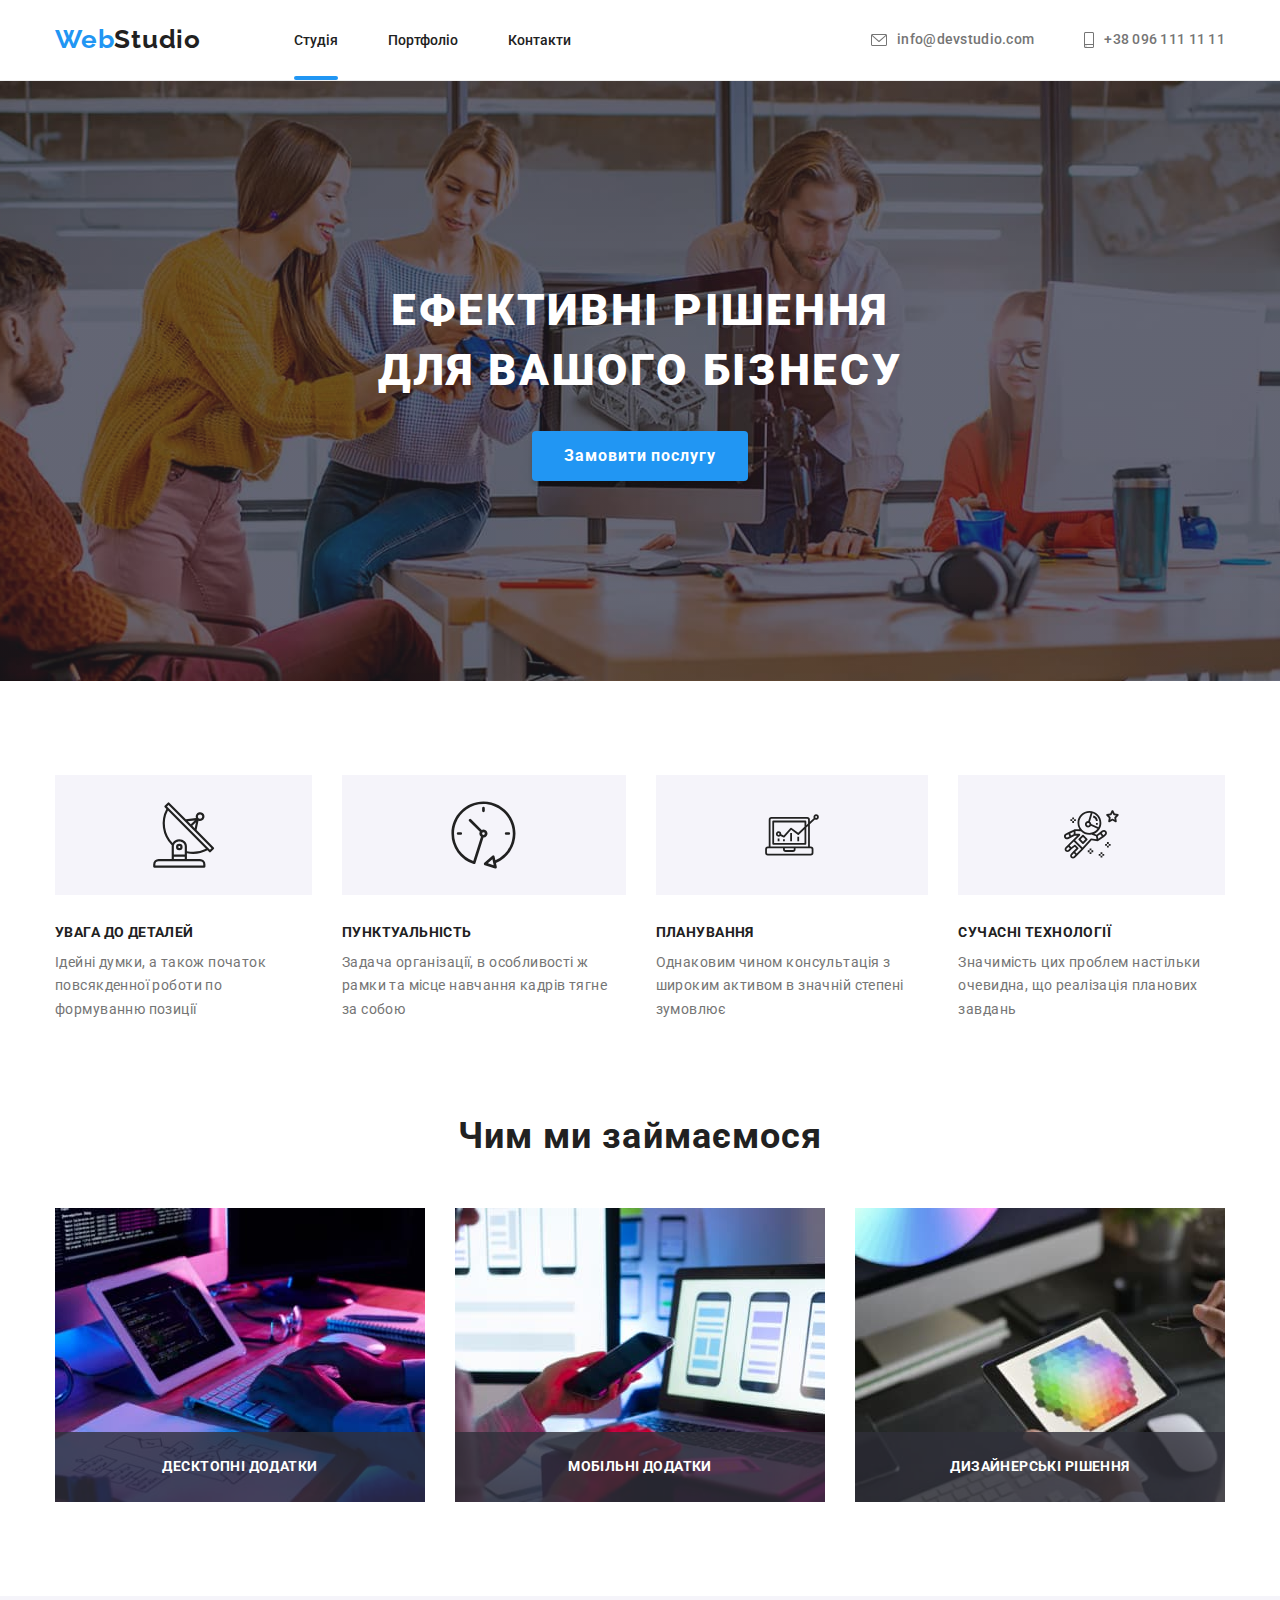
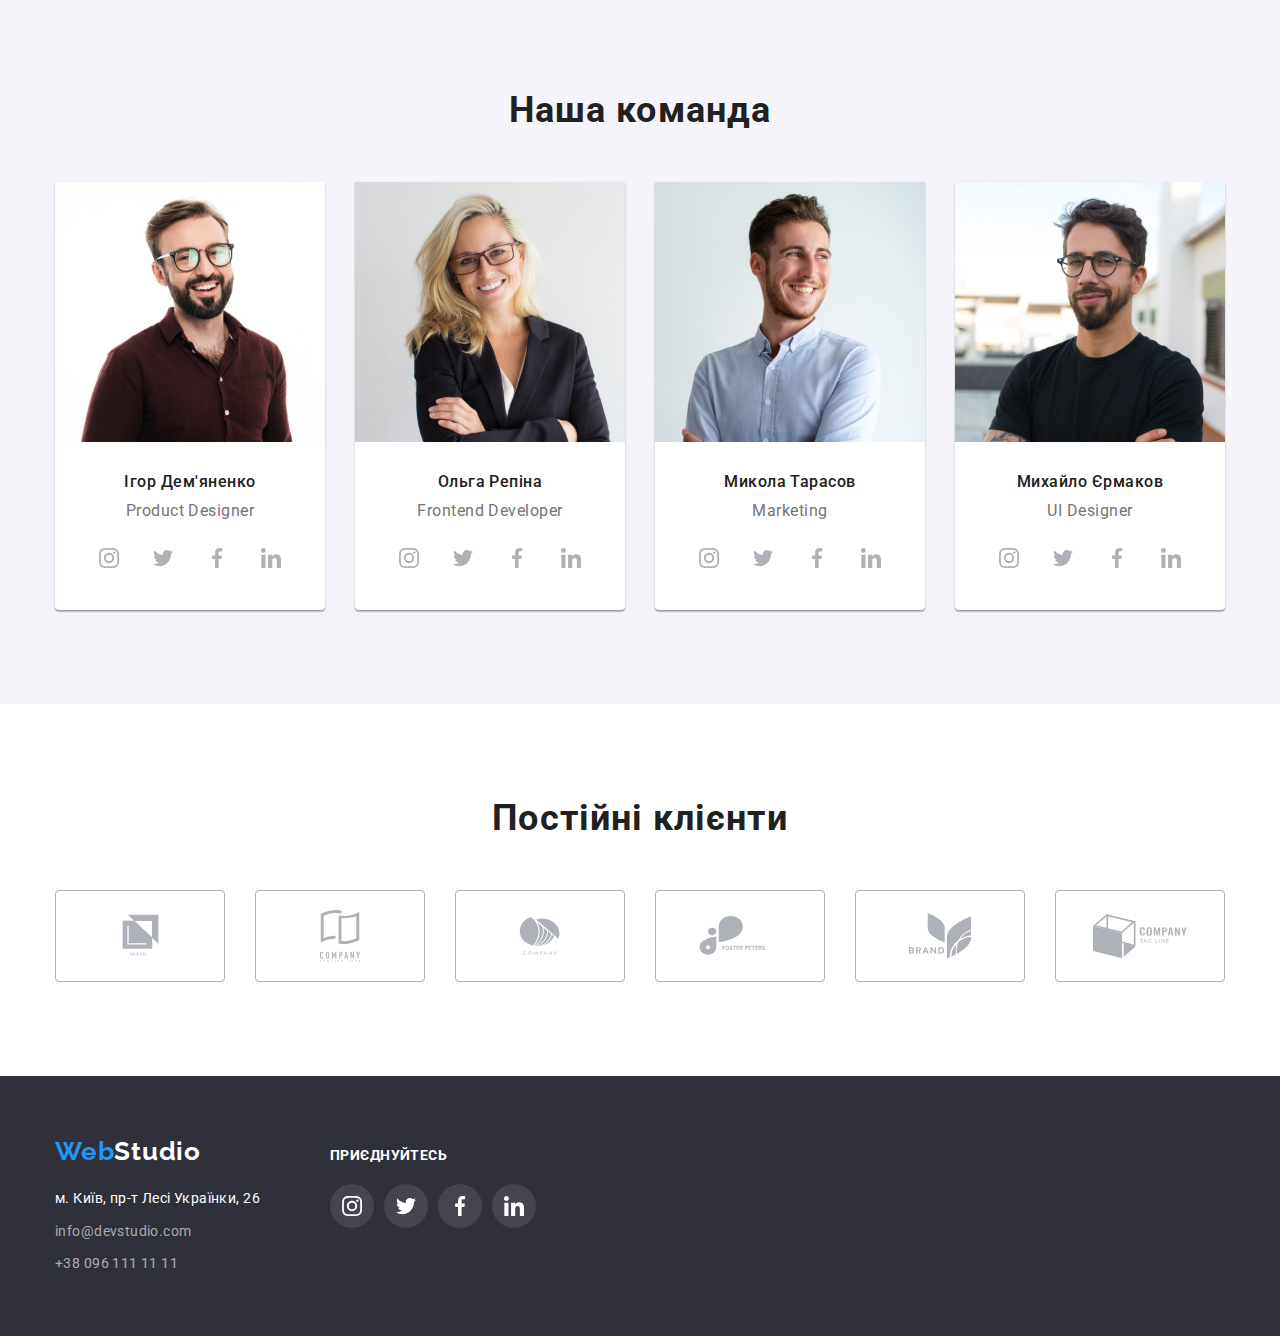
==== index.html @ f7d91a0e "copy files from hw5" ====
<!DOCTYPE html>
<html lang="en">
<head>
    <meta charset="UTF-8">
    <meta http-equiv="X-UA-Compatible" content="IE=edge">
    <meta name="viewport" content="width=device-width, initial-scale=1.0">
    <title>WebStudio</title>
    <link rel="preconnect" href="https://fonts.googleapis.com">
    <link rel="preconnect" href="https://fonts.gstatic.com" crossorigin>
    <link href="https://fonts.googleapis.com/css2?family=Raleway:wght@700&family=Roboto:wght@400;500;700;900&display=swap" 
        rel="stylesheet">
    <link rel="stylesheet" href="https://cdnjs.cloudflare.com/ajax/libs/modern-normalize/1.0.0/modern-normalize.min.css">
    <link rel="stylesheet" href="./css/styles.css">
</head>
<body>
    <!-- Шапка сторінки    -->
    <header class="header-section">
        <div class="container page-header">
            <a href="./index.html" class="main-title">Web<span class="title-textcolor">Studio</span></a>
            <nav class="navigation">
                <ul class="navigation-list">
                    <li class="nav-item"><a href="./index.html" class="navigation-link main-page-active">Студія</a></li>
                    <li class="nav-item"><a href="./portfolio.html" class="navigation-link">Портфоліо</a></li>
                    <li class="nav-item"><a href="#" class="navigation-link">Контакти</a></li>
                </ul>
            </nav>
            <ul class="contact-header">
                <li class="nav-item">
                    <a href="mailto:info@devstudio.com" class="navigation-contact">
                        <svg class="icon-contact-header" width="16" height="12">
                            <use href="./images/icons.svg#icon-envelope"></use>
                        </svg>
                        info@devstudio.com
                    </a>
                </li>
                <li class="nav-item">
                    <a href="tel:+380961111111" class="navigation-contact">
                        <svg class="icon-contact-header" width="10" height="16">
                            <use href="./images/icons.svg#icon-smartphone"></use>
                        </svg>
                        +38 096 111 11 11
                    </a>
                </li>
            </ul>
        </div>
    </header>
    <!-- Основна частина     -->
    <main>
        <!-- Секція з гаслом та кнопкою замовлення послуг    -->
        <section class="hero overlay">
            <div class="container">
                <h1 class="hero-title">ЕФЕКТИВНІ РІШЕННЯ <br> ДЛЯ ВАШОГО БІЗНЕСУ</h1>
                <button type="button" class="main-button" data-modal-open>Замовити послугу</button>
            </div>
        </section>
        <!-- Секція Переваги    -->
        <section class="section">
            <div class="container">
                <h2 class="visually-hidden">Особливості</h2>
                <ul class="features-list">
                    <li class="features-item">
                        <div class="features-thumb">
                            <svg class="icon-features" width="65.32" height="70">
                                <use href="./images/icons.svg#icon-antenna"></use>
                            </svg>
                        </div>
                        <h3 class="features-title">Увага до деталей</h3>
                        <p class="features-text">Ідейні думки, а також початок повсякденної роботи по формуванню позиції</p>
                    </li>
                    <li class="features-item">
                        <div class="features-thumb">
                            <svg class="icon-features" width="66.96" height="70">
                                <use href="./images/icons.svg#icon-clock"></use>
                            </svg>
                        </div>
                        <h3 class="features-title">Пунктуальність</h3>
                        <p class="features-text">Задача організації, в особливості ж рамки та місце навчання кадрів тягне за собою</p>
                    </li>
                    <li class="features-item">
                        <div class="features-thumb">
                            <svg class="icon-features" width="70" height="53.69">
                                <use href="./images/icons.svg#icon-diagram"></use>
                            </svg>
                        </div>
                        <h3 class="features-title">Планування</h3>
                        <p class="features-text">Однаковим чином консультація з широким активом в значній степені зумовлює</p>
                    </li>
                    <li class="features-item">
                        <div class="features-thumb">
                            <svg class="icon-features" width="54.83" height="60.66">
                                <use href="./images/icons.svg#icon-astronaut"></use>
                            </svg>
                        </div>
                        <h3 class="features-title">Сучасні технології</h3>
                        <p class="features-text">Значимість цих проблем настільки очевидна, що реалізація планових завдань</p>
                    </li>
                </ul>
            </div>
        </section>
        <!-- Секція Чим ми займаємося    -->
        <section class="process-section">
            <div class="container">
                <h2 class="second-title">Чим ми займаємося</h2>
                <ul class="process-img-list">
                    <li class="process-item">
                        <img src="./images/img1.1opt.jpg" alt="Створення плану дій" width="370">
                        <div class="process-item-thumb">
                            <p class="process-item-text">Десктопні додатки</p>
                        </div>
                    </li>
                    <li class="process-item">
                        <img src="./images/img1.2opt.jpg" alt="Розробка дизайну" width="370">
                        <div class="process-item-thumb">
                            <p class="process-item-text">Мобільні додатки</p>
                        </div>
                    </li>
                    <li class="process-item">
                        <img src="./images/img1.3opt.jpg" alt="Кольористика" width="370">
                        <div class="process-item-thumb">
                            <p class="process-item-text">Дизайнерські рішення</p>
                        </div>
                    </li>
                </ul>
            </div>
        </section>
        <!-- Секція команда    -->
        <section class="team section">
            <div class="container">
                <h2 class="second-title">Наша команда</h2>
                <ul class="team-list">
                    <li class="team-item">
                        <img src="./images/img2.1opt.jpg" alt="Ігор Дем'яненко" width="270">
                        <div class="worker-and-position">
                            <h3 class="workers">Ігор Дем'яненко</h3>
                            <p class="position">Product Designer</p>
                            <ul class="worker-social-link-list">
                                <li class="worker-social-link-item">
                                    <a href="#" class="worker-social-link">
                                        <svg class="icon-social-link" width="20" height="20">
                                            <use href="./images/icons.svg#icon-instagram"></use>
                                        </svg>
                                    </a>
                                </li>
                                <li class="worker-social-link-item">
                                    <a href="#" class="worker-social-link">
                                        <svg class="icon-social-link" width="20" height="20">
                                            <use href="./images/icons.svg#icon-twitter"></use>
                                        </svg>
                                    </a>
                                </li>
                                <li class="worker-social-link-item">
                                    <a href="#" class="worker-social-link">
                                        <svg class="icon-social-link" width="20" height="20">
                                            <use href="./images/icons.svg#icon-facebook"></use>
                                        </svg>
                                    </a>
                                </li>
                                <li class="worker-social-link-item">
                                    <a href="#" class="worker-social-link">
                                        <svg class="icon-social-link" width="20" height="20">
                                            <use href="./images/icons.svg#icon-linkedin"></use>
                                        </svg>
                                    </a>
                                </li>
                            </ul>
                        </div>
                    </li>
                    <li class="team-item">
                        <img src="./images/img2.2opt.jpg" alt="Ольга Репіна" width="270">
                        <div class="worker-and-position">
                            <h3 class="workers">Ольга Репіна</h3>
                            <p class="position">Frontend Developer</p>
                            <ul class="worker-social-link-list">
                                <li class="worker-social-link-item">
                                    <a href="#" class="worker-social-link">
                                        <svg class="icon-social-link" width="20" height="20">
                                            <use href="./images/icons.svg#icon-instagram"></use>
                                        </svg>
                                    </a>
                                </li>
                                <li class="worker-social-link-item">
                                    <a href="#" class="worker-social-link">
                                        <svg class="icon-social-link" width="20" height="20">
                                            <use href="./images/icons.svg#icon-twitter"></use>
                                        </svg>
                                    </a>
                                </li>
                                <li class="worker-social-link-item">
                                    <a href="#" class="worker-social-link">
                                        <svg class="icon-social-link" width="20" height="20">
                                            <use href="./images/icons.svg#icon-facebook"></use>
                                        </svg>
                                    </a>
                                </li>
                                <li class="worker-social-link-item">
                                    <a href="#" class="worker-social-link">
                                        <svg class="icon-social-link" width="20" height="20">
                                            <use href="./images/icons.svg#icon-linkedin"></use>
                                        </svg>
                                    </a>
                                </li>
                            </ul>
                        </div>
                    </li>
                    <li class="team-item">
                        <img src="./images/img2.3opt.jpg" alt="Микола Тарасов" width="270">
                        <div class="worker-and-position">
                            <h3 class="workers">Микола Тарасов</h3>
                            <p class="position">Marketing</p>
                            <ul class="worker-social-link-list">
                                <li class="worker-social-link-item">
                                    <a href="#" class="worker-social-link">
                                        <svg class="icon-social-link" width="20" height="20">
                                            <use href="./images/icons.svg#icon-instagram"></use>
                                        </svg>
                                    </a>
                                </li>
                                <li class="worker-social-link-item">
                                    <a href="#" class="worker-social-link">
                                        <svg class="icon-social-link" width="20" height="20">
                                            <use href="./images/icons.svg#icon-twitter"></use>
                                        </svg>
                                    </a>
                                </li>
                                <li class="worker-social-link-item">
                                    <a href="#" class="worker-social-link">
                                        <svg class="icon-social-link" width="20" height="20">
                                            <use href="./images/icons.svg#icon-facebook"></use>
                                        </svg>
                                    </a>
                                </li>
                                <li class="worker-social-link-item">
                                    <a href="#" class="worker-social-link">
                                        <svg class="icon-social-link" width="20" height="20">
                                            <use href="./images/icons.svg#icon-linkedin"></use>
                                        </svg>
                                    </a>
                                </li>
                            </ul>
                        </div>
                    </li>
                    <li class="team-item">
                        <img src="./images/img2.4opt.jpg" alt="Михайло Єрмаков" width="270">
                        <div class="worker-and-position">
                            <h3 class="workers">Михайло Єрмаков</h3>
                            <p class="position">UI Designer</p>
                            <ul class="worker-social-link-list">
                                <li class="worker-social-link-item">
                                    <a href="#" class="worker-social-link">
                                        <svg class="icon-social-link" width="20" height="20">
                                            <use href="./images/icons.svg#icon-instagram"></use>
                                        </svg>
                                    </a>
                                </li>
                                <li class="worker-social-link-item">
                                    <a href="#" class="worker-social-link">
                                        <svg class="icon-social-link" width="20" height="20">
                                            <use href="./images/icons.svg#icon-twitter"></use>
                                        </svg>
                                    </a>
                                </li>
                                <li class="worker-social-link-item">
                                    <a href="#" class="worker-social-link">
                                        <svg class="icon-social-link" width="20" height="20">
                                            <use href="./images/icons.svg#icon-facebook"></use>
                                        </svg>
                                    </a>
                                </li>
                                <li class="worker-social-link-item">
                                    <a href="#" class="worker-social-link">
                                        <svg class="icon-social-link" width="20" height="20">
                                            <use href="./images/icons.svg#icon-linkedin"></use>
                                        </svg>
                                    </a>
                                </li>
                            </ul>
                        </div>
                    </li>
                </ul>
            </div>
        </section>
        <!-- Секція Постійні клієнти    -->
        <section class="section">
            <div class="container">
                <h2 class="second-title">Постійні клієнти</h2>
                <ul class="clients-list">
                    <li class="clients-item">
                        <a href="#" class="clients-link">
                            <svg class="icon-client" width="41" height="46.7">
                                <use href="./images/icons.svg#icon-client1"></use>
                            </svg>
                        </a>
                    </li>
                    <li class="clients-item">
                        <a href="#" class="clients-link">
                            <svg class="icon-client" width="40" height="52">
                                <use href="./images/icons.svg#icon-client2"></use>
                            </svg>
                        </a>
                    </li>
                    <li class="clients-item">
                        <a href="#" class="clients-link">
                            <svg class="icon-client" width="43.46" height="41.18">
                                <use href="./images/icons.svg#icon-client3"></use>
                            </svg>
                        </a>
                    </li>
                    <li class="clients-item">
                        <a href="#" class="clients-link">
                            <svg class="icon-client" width="84.44" height="40.62">
                                <use href="./images/icons.svg#icon-client4"></use>
                            </svg>
                        </a>
                    </li>
                    <li class="clients-item">
                        <a href="#" class="clients-link">
                            <svg class="icon-client" width="62.54" height="45.43">
                                <use href="./images/icons.svg#icon-client5"></use>
                            </svg>
                        </a>
                    </li>
                    <li class="clients-item">
                        <a href="#" class="clients-link">
                            <svg class="icon-client" width="93.79" height="43.93">
                                <use href="./images/icons.svg#icon-client6"></use>
                            </svg>
                        </a>
                    </li>
                </ul>
            </div>
        </section>
    </main>
    <!-- Підвал сторінки    -->
    <footer class="footer-section">
        <div class="container footer-thumb">
            <div>
                <a href="./index.html" class="main-title">Web<span class="title-textfooter">Studio</span></a>
                <address class="footer-address">
                    <ul>
                        <li class="footer-item"><a href="https://goo.gl/maps/hZoYiyH5EYy9L1387" class="contact-address">м. Київ, пр-т Лесі Українки, 26</a></li>
                        <li class="footer-item"><a href="mailto:info@devstudio.com" class="contact-footer">info@devstudio.com</a></li>
                        <li class="footer-item"><a href="tel:+380961111111" class="contact-footer">+38 096 111 11 11</a></li>
                    </ul>
                </address>
            </div>
            <div class="join">
                <p class="join-title">Приєднуйтесь</p>
                <ul class="footer-social-link-list">
                    <li class="footer-social-link-item">
                        <a href="#" class="footer-social-link">
                            <svg class="icon-social-link" width="20" height="20">
                                <use href="./images/icons.svg#icon-instagram"></use>
                            </svg>
                        </a>
                    </li>
                    <li class="footer-social-link-item">
                        <a href="#" class="footer-social-link">
                            <svg class="icon-social-link" width="20" height="20">
                                <use href="./images/icons.svg#icon-twitter"></use>
                            </svg>
                        </a>
                    </li>
                    <li class="footer-social-link-item">
                        <a href="#" class="footer-social-link">
                            <svg class="icon-social-link" width="20" height="20">
                                <use href="./images/icons.svg#icon-facebook"></use>
                            </svg>
                        </a>
                    </li>
                    <li class="footer-social-link-item">
                        <a href="#" class="footer-social-link">
                            <svg class="icon-social-link" width="20" height="20">
                                <use href="./images/icons.svg#icon-linkedin"></use>
                            </svg>
                        </a>
                    </li>
                </ul>
            </div>
        </div>
    </footer>
    <div class="backdrop is-hidden" data-modal>
        <div class="modal">
            <button class="button-modal-close" data-modal-close></button>
        </div>
    </div>
    <script src="./js/modal.js"></script>
</body>
</html>
---- css/styles.css ----
:root {
    --bluecolor: #2196f3;
    --whitecolor: #ffffff;
    --maincolor: #212121;
    --navcontactcolor: #757575;
    --backgroundcolordark: #2f303a;
    --backgroundcolorlight: #f5f4fa;
    --sociallink: #AFB1B8;
}
body {
    font-family: 'Roboto', sans-serif;
    color: var(--maincolor);
}
h1, h2, h3, p {
    margin: 0;
}
ul {
    margin: 0;
    padding: 0;
    list-style: none;
}
img {
    display: block;
    max-width: 100%;
    height: auto;
}
.container {
    width: 1200px;
    margin: 0 auto;
    padding: 0 15px;
}
.section {
    padding: 94px 0;
}
/*Класи для хедера*/
.header-section {
    border-bottom: 1px solid #EEEEEE;
}
.page-header {
    display: flex;
    align-items: center;
}
.page-header>a {
    padding: 24px 0 25px 0;
}
.main-title {
    font-family: 'Raleway', sans-serif;
    color: var(--bluecolor);
    text-decoration: none;
    font-weight: 700;
    font-size: 26px;
    line-height: 1.19;
    letter-spacing: 0.03em;
}
.title-textcolor {
    color: var(--maincolor);
}
.navigation {
    margin: 0 0 0 93px;
}
.navigation-list {
    display: flex;
    margin: 0;
    padding: 0;
}
.nav-item:not(:first-child) {
    margin-left: 50px;
}
.navigation-link {
    position: relative;
    color: var(--maincolor);
    text-decoration: none;
    font-weight: 500;
    font-size: 14px;
    line-height: 1.14;
    text-decoration: none;
    padding: 32px 0px;
    transition: color 250ms cubic-bezier(0.4, 0, 0.2, 1);
}
.main-page-active.navigation-link::after {
    position: absolute;
    bottom: 0;
    display: block;
    content: '';
    width: 100%;
    height: 4px;
    background-color: var(--bluecolor);
    border-radius: 2px;
}
.navigation-link:hover,
.navigation-link:focus,
.navigation-contact:hover,
.navigation-contact:focus {
    color: var(--bluecolor);
}
.navigation-contact {
    color: var(--navcontactcolor);
    text-decoration: none;
    font-weight: 500;
    font-size: 14px;
    line-height: 1.14;
    letter-spacing: 0.02em;
    display: flex;
    transition: color 250ms cubic-bezier(0.4, 0, 0.2, 1);
}
.contact-header {
    margin: 0 0 0 auto;
    display: flex;
    padding: 0;
}
.icon-contact-header{
    align-self: center;
    margin-right: 10px;
    fill: currentColor;
}
/*Класи для хіросекшн*/
.hero {
    /*background: var(--backgroundcolordark);*/
    
    padding: 200px 0;
}
.overlay {
    max-width: 1600px;
    max-height: 600px;
    margin: 0 auto;
    background-image: linear-gradient(to right, rgba(47, 48, 58, 0.4), rgba(47, 48, 58, 0.4)), url('../images/overlay.jpg');
    background-repeat: no-repeat;
    background-position: center;
    background-size: cover;
}
.hero-title {
    color: var(--whitecolor);
    text-align: center;
    font-weight: 900;
    font-size: 44px;
    line-height: 1.36;
    letter-spacing: 0.06em;
    margin:0;
}
.main-button {
    display: block;
    cursor: pointer;
    background: var(--bluecolor);
    color: var(--whitecolor);
    padding: 10px 32px;
    font-weight: 700;
    font-size: 16px;
    line-height: 1.875;
    letter-spacing: 0.06em;
    border: 0;
    border-radius: 4px;
    box-shadow: 0px 4px 4px rgba(0, 0, 0, 0.15);
    margin: 30px auto 0 auto;
}
/*Класи для секцій Особливості та Чим ми займаємося*/
.visually-hidden {
    position: absolute;
    width: 1px;
    height: 1px;
    margin: -1px;
    border: 0;
    padding: 0;
    white-space: nowrap;
    clip-path: inset(100%);
    clip: rect(0 0 0 0);
    overflow: hidden;
}
.second-title {
    color: var(--maincolor);
    font-weight: 700;
    font-size: 36px;
    line-height: 1.16;
    letter-spacing: 0.03em;
    text-align: center;
    margin: 0;
    padding: 0;
}
.features-list {
    display: flex;
    padding: 0;
    margin: 0;
}
.features-thumb{
    background-color: var(--backgroundcolorlight);
    padding: 25px auto;
    height: 120px;
    display: flex;
    align-items: center;
    justify-content: center;
    margin-bottom: 30px;
}
.icon-features {
    fill: var(--maincolor);
}
.features-title {
    color: var(--maincolor);
    font-weight: 700;
    font-size: 14px;
    line-height: 1.14;
    letter-spacing: 0.03em;
    text-transform: uppercase;
}
.features-text {
    color: var(--navcontactcolor);
    font-size: 14px;
    line-height: 1.71;
    letter-spacing: 0.03em;
    margin-top: 10px;
}
.process-section {
    padding: 0 0 94px 0;
}
.process-img-list {
    display: flex;
    margin: 50px 0 0 0;
}
.features-item:not(:first-child),
.process-item:not(:first-child),
.team-item:not(:first-child) {
    margin-left: 30px;
}
.process-item {
    position: relative;
}
.process-item-thumb {
    display: flex;
    justify-content: center;
    align-items: center;
    position: absolute;
    bottom: 0;
    left: 0;
    width: 100%;
    height: 70px;
    background: rgba(47, 48, 58, 0.8);
}
.process-item-text {
    text-transform: uppercase;
    font-family: 'Roboto';
    font-weight: 700;
    font-size: 14px;
    line-height: 1.14;
    text-align: center;
    letter-spacing: 0.03em;
    color: var(--whitecolor);
}
/*Класи для секції Команда*/
.team {
    background-color: var(--backgroundcolorlight);
}
.team-list {
    display: flex;
    margin: 50px 0 0 0;
}
.team-item {
    background-color: var(--whitecolor);
    border-radius: 0px 0px 4px 4px;
    box-shadow: 0px 1px 3px rgba(0, 0, 0, 0.12), 0px 1px 1px rgba(0, 0, 0, 0.14), 0px 2px 1px rgba(0, 0, 0, 0.2);
}
.worker-and-position {
    padding: 30px 0;
}
.workers {
    color: var(--maincolor);
    font-weight: 500;
    font-size: 16px;
    line-height: 1.1875;
    letter-spacing: 0.03em;
    text-align: center;
    margin-bottom: 10px;
}
.position {
    color: var(--navcontactcolor);
    font-size: 16px;
    line-height: 1.19;
    letter-spacing: 0.03em;
    text-align: center;
    margin-bottom: 16px;
}
.worker-social-link-list {
    display: flex;
    justify-content: center;
}
.worker-social-link-item {
    width: 44px;
    height: 44px;
    margin-right: 10px;
}
.worker-social-link-item:nth-child(4) {
    margin-right: 0px;
}
.worker-social-link {
    color: var(--sociallink);
    width: 100%;
    height: 100%;
    display: flex;
    align-items: center;
    justify-content: center;
    border-radius: 50%;
    transition: color 250ms cubic-bezier(0.4, 0, 0.2, 1), background-color 250ms cubic-bezier(0.4, 0, 0.2, 1);
}
.icon-social-link {
    fill: currentColor;
}
.worker-social-link:hover,
.worker-social-link:focus {
    background-color: var(--bluecolor);
    color: var(--whitecolor);
}
/*Класи для Постійні клієнти*/
.clients-list {
    margin-top: 50px;
    display: flex;
    justify-content: center;
}
.clients-item {
    width: 170px;
    height: 92px;
    margin-right: 30px;
}
.clients-item:nth-child(6) {
    margin-right: 0px;
}
.clients-link {
    color: var(--sociallink);
    width: 100%;
    height: 100%;
    display: flex;
    align-items: center;
    justify-content: center;
    border: 1px solid var(--sociallink);
    border-radius: 4px;
    transition: color 250ms cubic-bezier(0.4, 0, 0.2, 1), border-color 250ms cubic-bezier(0.4, 0, 0.2, 1);
}
.icon-client {
   fill: currentColor; 
}
.clients-link:hover,
.clients-link:focus {
    border-color: var(--bluecolor);
    color: var(--bluecolor);
}
/*Класи для футера*/
.footer-section {
    background-color: var(--backgroundcolordark);
    padding: 60px 0;
}
.footer-thumb {
    display: flex;
}
.footer-address {
    margin-top: 20px;    
}
.join {
    margin-left: 70px;
    margin-top: 12px;
}
.join-title {
    font-family: 'Roboto';
    font-style: normal;
    font-weight: 700;
    font-size: 14px;
    line-height: 1.14;
    letter-spacing: 0.03em;
    text-transform: uppercase;
    color: var(--whitecolor);
    margin-bottom: 20px;
}
.footer-social-link-list {
    display: flex;
}
.footer-social-link-item {
    width: 44px;
    height: 44px;
    margin-right: 10px;
}
.footer-social-link-item:nth-child(4) {
    margin-right: 0px;
}
.footer-social-link {
    color: var(--whitecolor);
    width: 100%;
    height: 100%;
    display: flex;
    align-items: center;
    justify-content: center;
    border-radius: 50%;
    background: rgba(255, 255, 255, 0.1);
    transition: background-color 250ms cubic-bezier(0.4, 0, 0.2, 1);
}
.footer-social-link:hover,
.footer-social-link:focus {
    background-color: var(--bluecolor);
}
/*Для всіх елементів починаючи з другого ставимо верхній маржин*/
.footer-item:nth-child(n+2) {
    margin-top: 9px;
}
.contact-address {
    color: var(--whitecolor);
    text-decoration: none;
    font-style: normal;
    font-size: 14px;
    line-height: 1.71;
    letter-spacing: 0.03em;
}
.contact-footer {
    color: rgba(255, 255, 255, 0.6);
    text-decoration: none;
    font-style: normal;
    font-size: 14px;
    line-height: 1.71;
    letter-spacing: 0.03em;
}
.title-textfooter {
    color: var(--whitecolor);
}
.backdrop {
    position: fixed;
    top: 0;
    left: 0;
    width: 100%;
    height: 100%;
    background-color: rgba(0, 0, 0, 0.2);
    opacity: 1;
    transition: opacity 1000ms cubic-bezier(0.4, 0, 0.2, 1);
}
.backdrop.is-hidden {
    opacity: 0;
    pointer-events: none;
}
.backdrop.is-hidden .modal {
    transform: translate(-50%, -50%) scale(0.5);
}
.modal {
    min-height: 581px;
    min-width: 528px;
    background-color: var(--whitecolor);
    position: absolute;
    top: 50%;
    left: 50%;
    transform: translate(-50%, -50%) scale(1);
    transition: transform 1000ms cubic-bezier(0.4, 0, 0.2, 1);
}
.button-modal-close {
    position: absolute;
    top: 8px;
    right: 8px;
    width: 30px;
    height: 30px;
    padding: 0px;
    margin: 0px;
    border: none;
    background-color: var(--whitecolor);
    background-image: url('../images/modal-close.svg');
    background-repeat: no-repeat;
    background-size: cover;
    background-position: center;
}
/*Класи для Портфоліо*/
.button-list {
    display: flex;
    justify-content: center;
    padding: 0;
    margin: 0;
}
.button-item:not(:first-child) {
    margin-left: 8px;
}
.filtr-button {
    cursor: pointer;
    background-color: #f5f4fa;
    color: var(--maincolor);
    font-weight: 500;
    font-size: 16px;
    line-height: 1.61;
    letter-spacing: 0.03em;
    border-radius: 4px;
    border-color: #ffffff;
    border-style: hidden;
    padding: 6px 22px 6px 22px;
    transition: color 250ms cubic-bezier(0.4, 0, 0.2, 1), background-color 250ms cubic-bezier(0.4, 0, 0.2, 1), box-shadow 250ms cubic-bezier(0.4, 0, 0.2, 1);
}
.filtr-button:hover,
.filtr-button:focus {
    background-color: var(--bluecolor);
    color: var(--whitecolor);
    box-shadow: 0px 1px 1px rgba(0, 0, 0, 0.12), 0px 4px 4px rgba(0, 0, 0, 0.06), 1px 4px 6px rgba(0, 0, 0, 0.16);
}
.project-list {
    display: flex;
    flex-wrap: wrap;
    justify-content: center;
    padding: 0;
    margin-top: 50px;
}
/*Визначаємо лівий маржин по замовчуванню*/
.project-item {
    margin-left: 30px;
    max-width: 370px;
    transition: box-shadow 250ms cubic-bezier(0.4, 0, 0.2, 1);
}
.project-item:hover {
    box-shadow: 0px 1px 1px rgba(0, 0, 0, 0.12), 0px 4px 4px rgba(0, 0, 0, 0.06), 1px 4px 6px rgba(0, 0, 0, 0.16);
}
/*Кожен третій починаючи з першого обнуляємо лівий маржин визначений вище*/
.project-item:nth-child(3n+1) {
    margin: 0;
}
/*Для всіх проектів починаючи з четвертого ставимо верхній маржин*/
.project-item:nth-child(n+4) {
    margin-top: 30px;
}
.project-name-and-type {
    padding: 20px 24px;
    border-left: 1px solid #EEEEEE;
    border-bottom: 1px solid #EEEEEE;
    border-right: 1px solid #EEEEEE;
}
.project-name {
    color: var(--maincolor);
    font-weight: 700;
    font-size: 18px;
    line-height: 2.0;
    letter-spacing: 0.06em;
    margin-bottom: 4px;
}
.project-type {
    color: var(--navcontactcolor);
    font-size: 16px;
    line-height: 1.88;
    letter-spacing: 0.03em;
}
.project-image {
    position: relative;
    overflow: hidden;
}
.project-hover-thumb {
    position: absolute;
    width: 100%;
    height: 100%;
    padding: 63px 24px;
    top: 0;
    left: 0;
    opacity: 0;
}
.project-image::before {
    display: inline-block;
    content: "";
    position: absolute;
    width: 100%;
    height: 100%;
    top: 0;
    left: 0;
    background-color: rgba(33, 150, 243, 0.9);
    transform: translateY(100%);
    transition: transform 250ms cubic-bezier(0.4, 0, 0.2, 1);
}
.project-hover-text {
    font-family: 'Roboto';
    font-weight: 400;
    font-size: 18px;
    line-height: 1.56;
    letter-spacing: 0.03em;
    color: var(--whitecolor)
}
.project-item:hover .project-hover-thumb{
    opacity: 1;
}
.project-item:hover .project-image::before {
    transform: translateY(0);
}
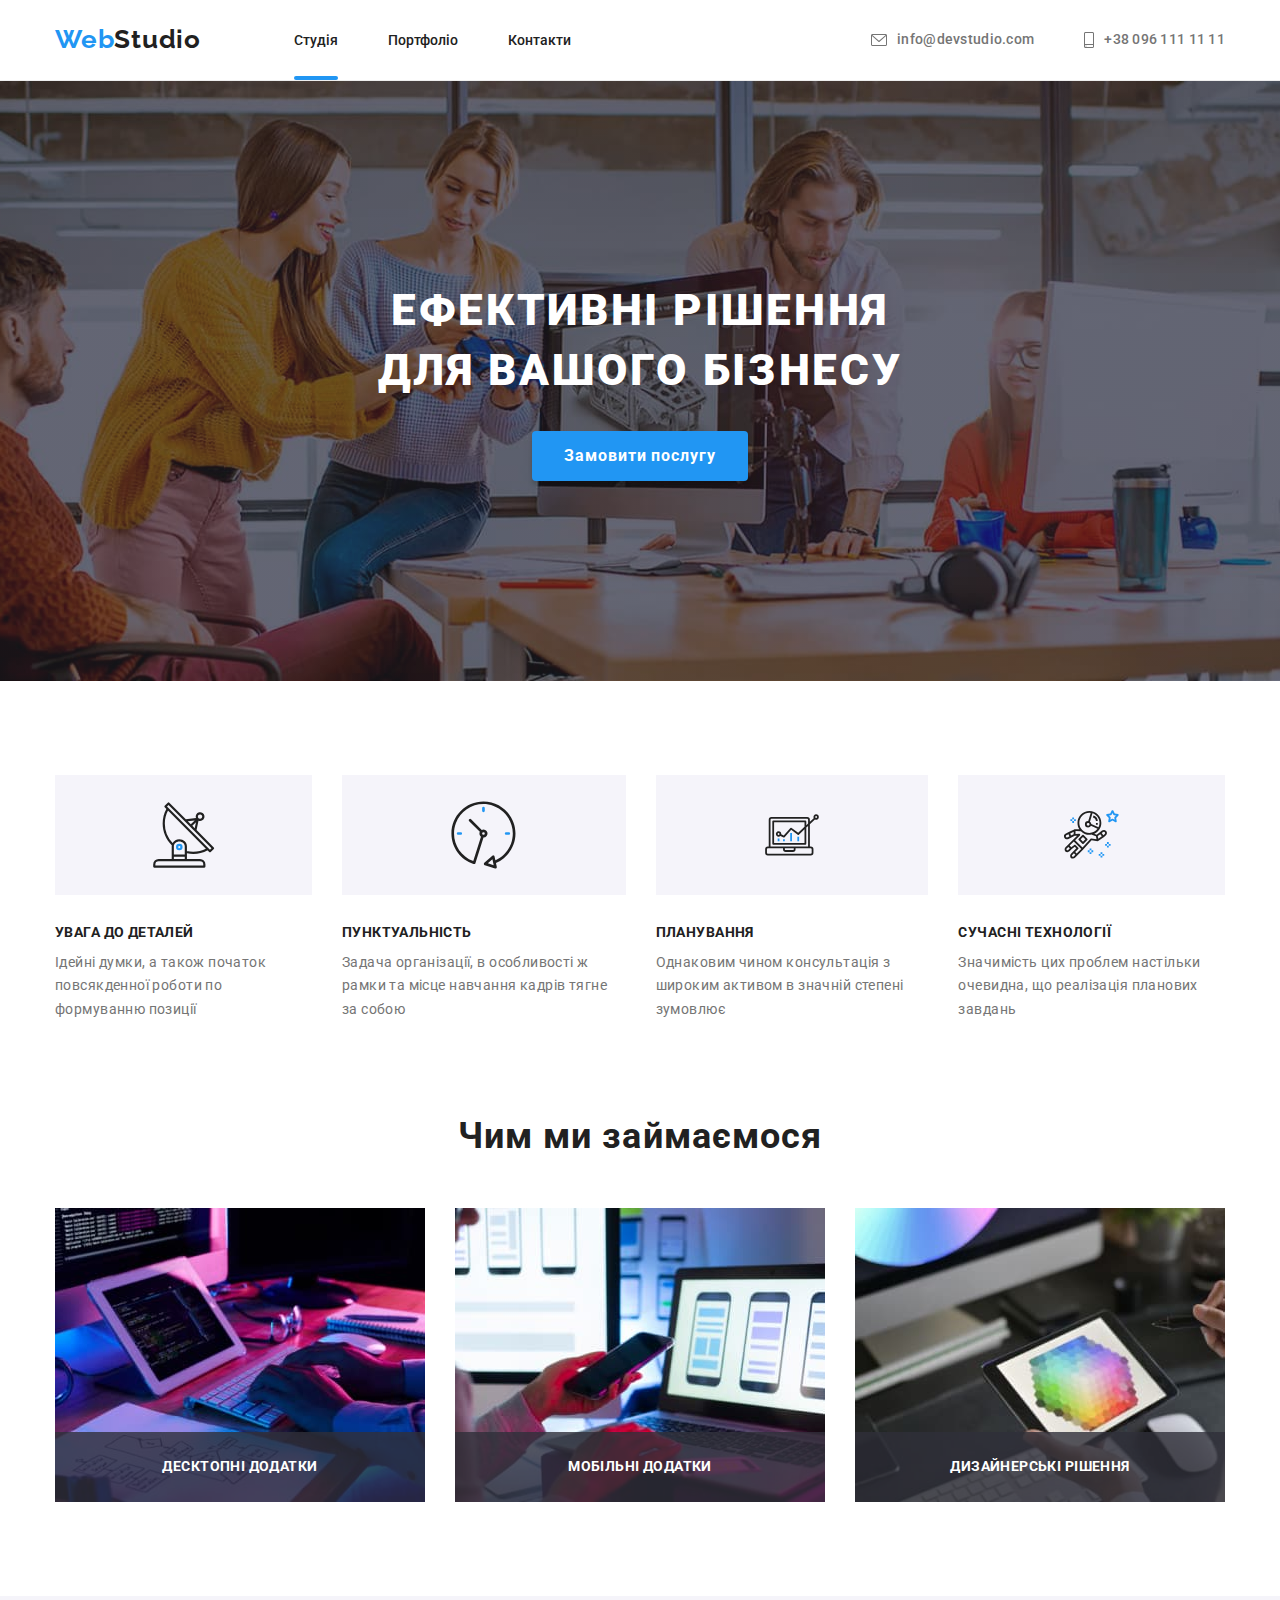
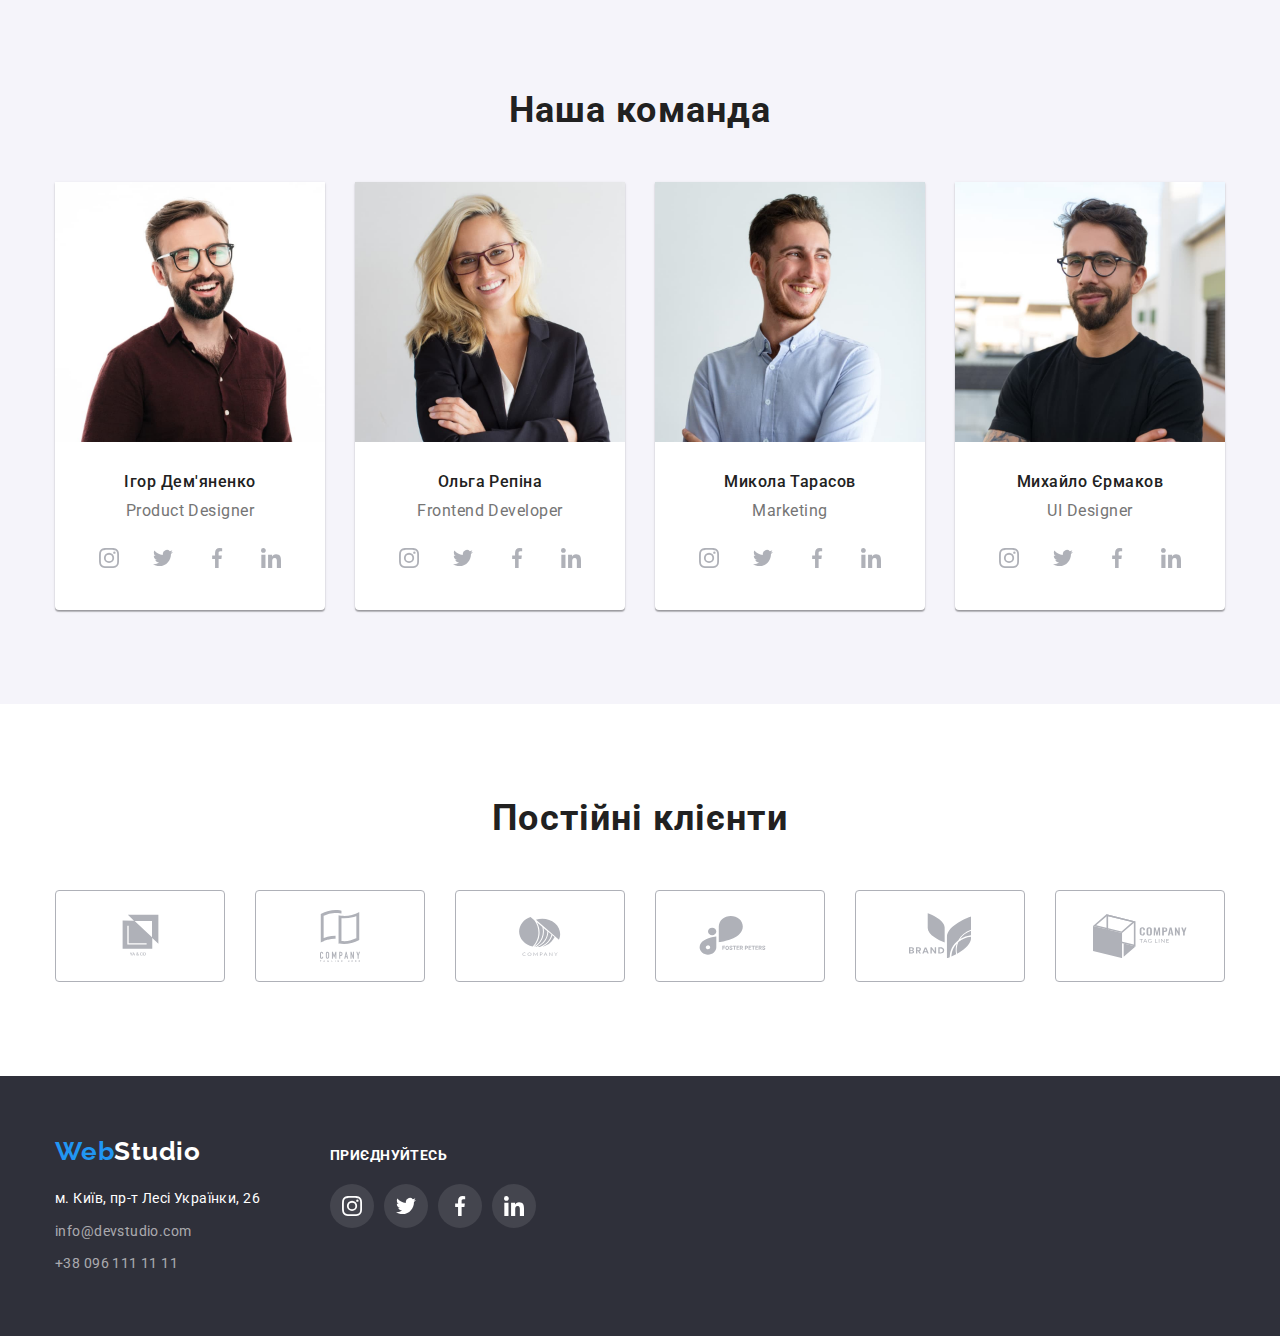
==== commit 10f8c66f: "1" ====
--- a/index.html
+++ b/index.html
@@ -380,9 +380,19 @@
     </footer>
     <div class="backdrop is-hidden" data-modal>
         <div class="modal">
-            <button class="button-modal-close" data-modal-close></button>
+            <button class="button-modal-close" data-modal-close>
+                <svg class="icon-modal-close" width="18" height="18">
+                    <use href="./images/icons.svg#icon-modal-close-button"></use>
+                </svg>
+            </button>
+            <p class="modal-title">Залиште свої дані, ми Вам передзвонимо</p>
+            <label>
+                <p class="modal-label-title">Ім'я</p> 
+                <input type="text" class="modal-input" placeholder=" ">
+            </label>
         </div>
     </div>
+    <!-- Скрипт для модального вікна -->
     <script src="./js/modal.js"></script>
 </body>
 </html>--- a/css/styles.css
+++ b/css/styles.css
@@ -7,6 +7,7 @@
     --backgroundcolorlight: #f5f4fa;
     --sociallink: #AFB1B8;
 }
+/* Селектори тегів */
 body {
     font-family: 'Roboto', sans-serif;
     color: var(--maincolor);
@@ -24,6 +25,7 @@
     max-width: 100%;
     height: auto;
 }
+/* Основні селектори для ширини контенту та відступів в секціях */
 .container {
     width: 1200px;
     margin: 0 auto;
@@ -414,6 +416,7 @@
 .title-textfooter {
     color: var(--whitecolor);
 }
+/* Бекдроп */
 .backdrop {
     position: fixed;
     top: 0;
@@ -440,8 +443,12 @@
     left: 50%;
     transform: translate(-50%, -50%) scale(1);
     transition: transform 1000ms cubic-bezier(0.4, 0, 0.2, 1);
+    padding: 40px;
 }
 .button-modal-close {
+    display: flex;
+    justify-content: center;
+    align-items: center;
     position: absolute;
     top: 8px;
     right: 8px;
@@ -449,13 +456,55 @@
     height: 30px;
     padding: 0px;
     margin: 0px;
-    border: none;
+    border: 1px solid rgba(0, 0, 0, 0.1);
+    border-radius: 50%;
     background-color: var(--whitecolor);
-    background-image: url('../images/modal-close.svg');
+    cursor: pointer;
+    color: var(--maincolor);
+    /* background-image: url('../images/modal-close.svg');
     background-repeat: no-repeat;
     background-size: cover;
-    background-position: center;
-}
+    background-position: center; */
+}
+.icon-modal-close {
+    fill: currentColor;
+}
+.icon-modal-close:hover, .icon-modal-close:focus {
+    fill: var(--bluecolor)
+}
+.modal-title {
+    font-family: 'Roboto';
+    font-weight: 700;
+    font-size: 20px;
+    line-height: 1.15;
+    text-align: center;
+    letter-spacing: 0.03em;
+    color: var(--maincolor);
+    margin-bottom: 12px;
+}
+.modal-label-title {
+    font-family: 'Roboto';
+    font-weight: 400;
+    font-size: 12px;
+    line-height: 1.16;
+    letter-spacing: 0.01em;
+    margin-bottom: 4px;
+    color: var(--navcontactcolor);
+}
+.modal-input {
+    width: 100%;
+    border: 1px solid rgba(33, 33, 33, 0.2);
+    border-radius: 4px;
+    height: 40px;
+    padding: 12px 42px;
+}
+.modal-input:hover, .modal-input:focus {
+    border-color: var(--bluecolor);
+    cursor: pointer;
+}
+/* .modal-input:valid {
+    border-color: tomato;
+} */
 /*Класи для Портфоліо*/
 .button-list {
     display: flex;
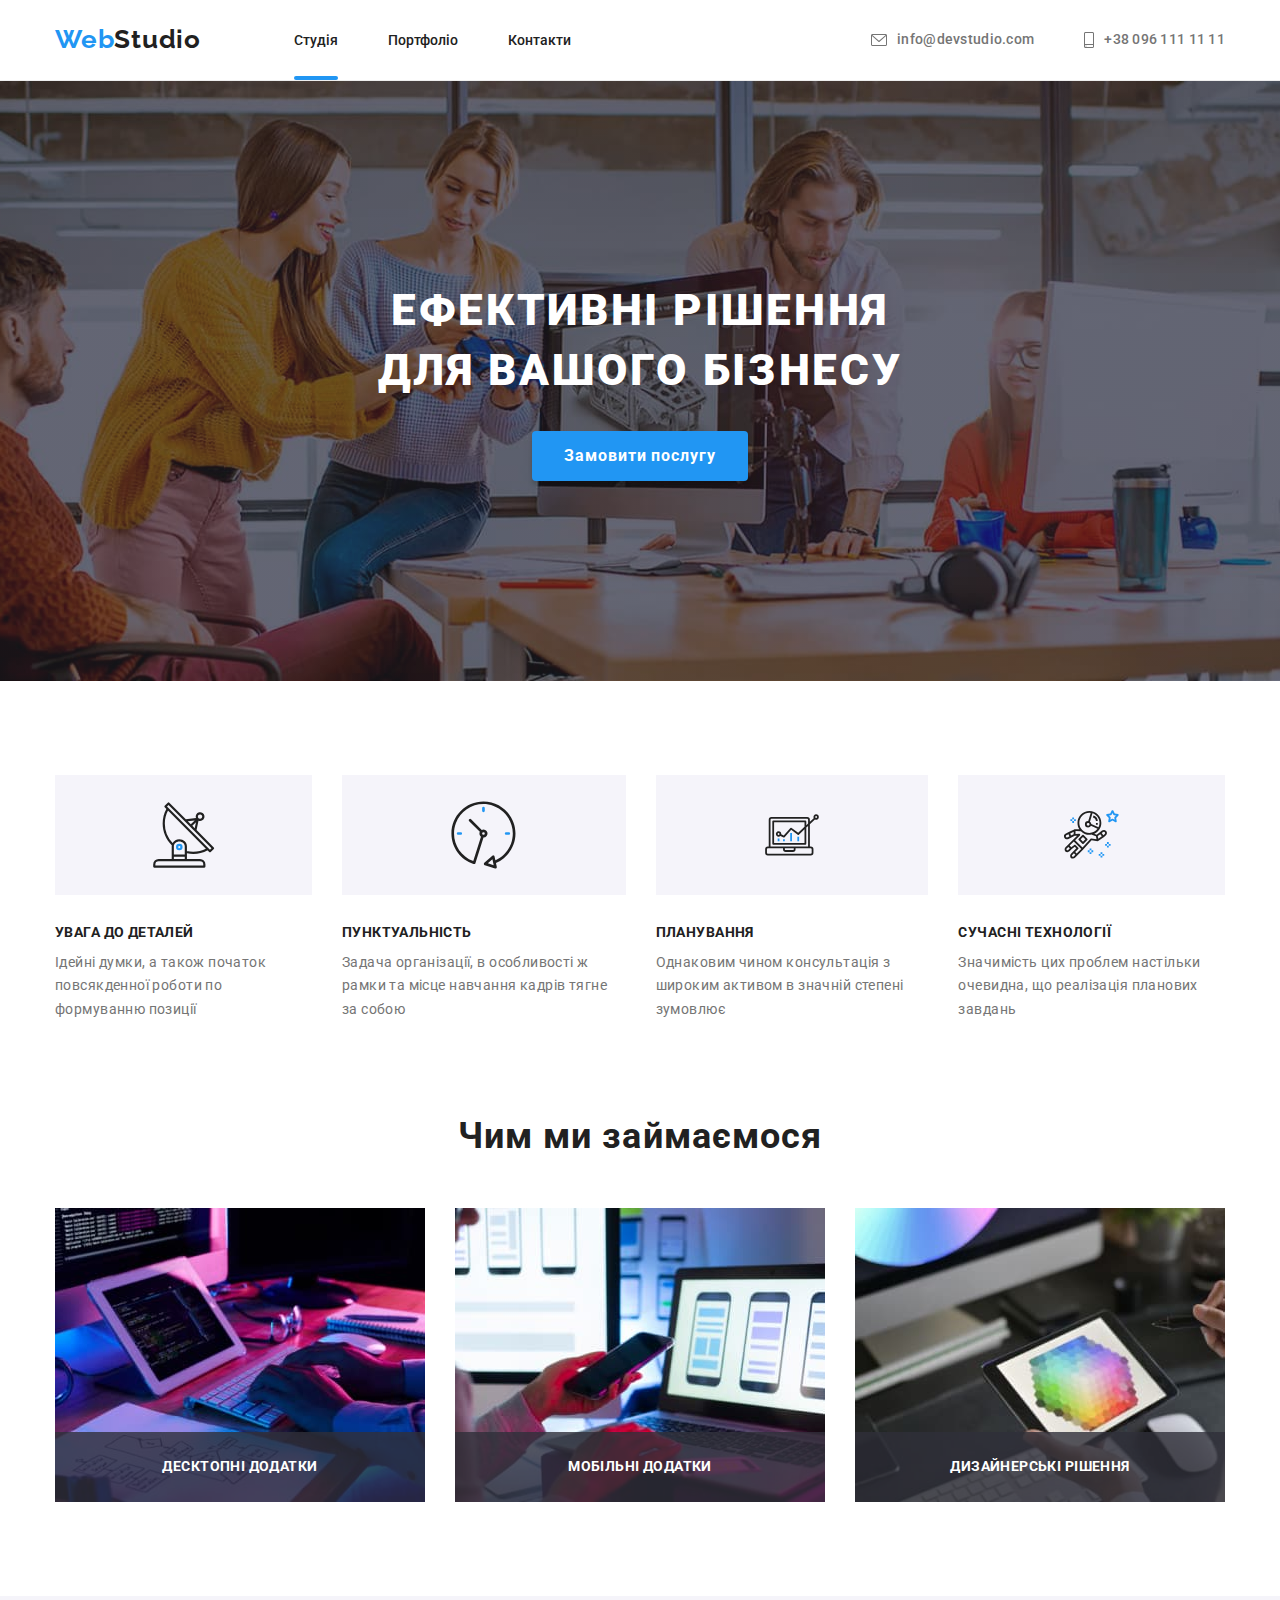
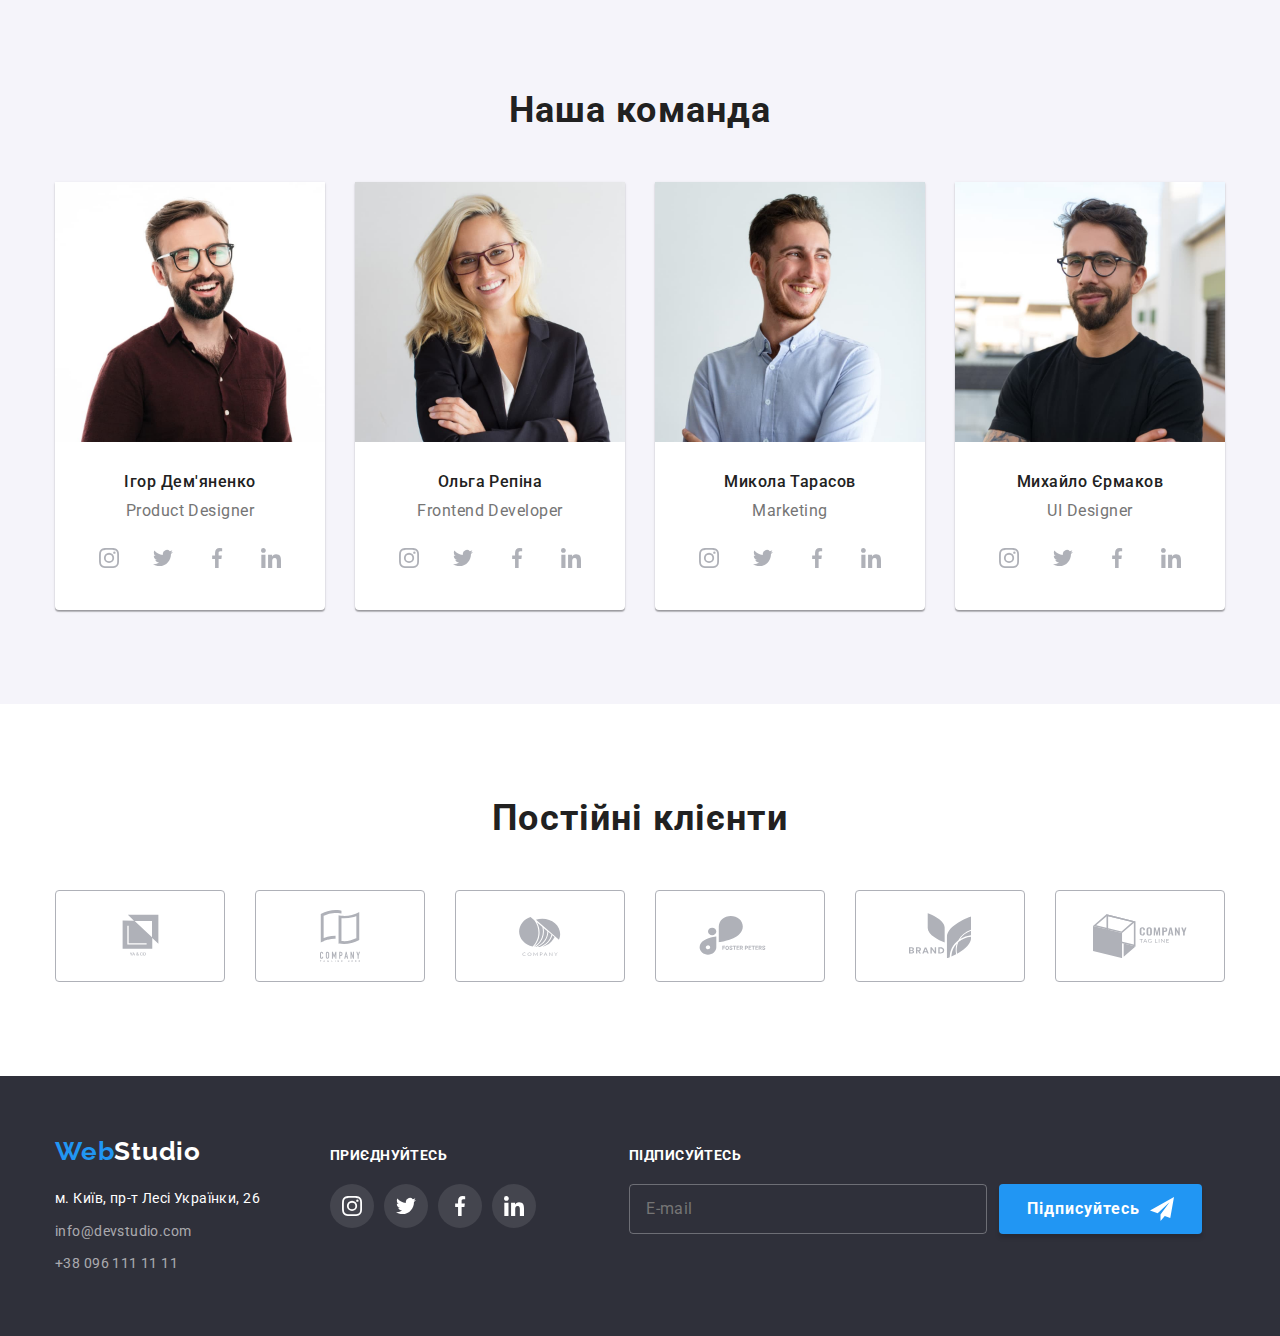
==== commit 54a2e374: "hw6 done" ====
--- a/index.html
+++ b/index.html
@@ -376,8 +376,23 @@
                     </li>
                 </ul>
             </div>
+            <div class="subscription">
+                <p class="join-title">Підписуйтесь</p>
+                <form class="subscription-form">
+                    <label class="subscription-label">
+                        <input class="subcription-input" type="email" name="email" placeholder="E-mail">
+                    </label>
+                    <button class="subscription-button">
+                        <span class="subscription-button-title">Підписуйтесь</span>
+                        <svg class="icon-social-link" width="24" height="24">
+                            <use href="./images/icons.svg#icon-send"></use>
+                        </svg>
+                    </button>
+                </form>
+            </div>
         </div>
     </footer>
+    <!-- Бекдроп для модального вікна-->
     <div class="backdrop is-hidden" data-modal>
         <div class="modal">
             <button class="button-modal-close" data-modal-close>
@@ -386,10 +401,53 @@
                 </svg>
             </button>
             <p class="modal-title">Залиште свої дані, ми Вам передзвонимо</p>
-            <label>
-                <p class="modal-label-title">Ім'я</p> 
-                <input type="text" class="modal-input" placeholder=" ">
-            </label>
+            <form class="modal-form">
+                <label class="modal-label">
+                    <span class="modal-label-title">Ім'я</span> 
+                    <div class="label-field">
+                        <input type="text" class="modal-input" placeholder=" " name="username" required>
+                        <svg class="modal-label-icon" width="18" height="18">
+                            <use href="./images/icons.svg#icon-modal-person"></use>
+                        </svg>
+                    </div>
+                </label>
+                <label class="modal-label">
+                    <span class="modal-label-title">Телефон</span>
+                    <div class="label-field">
+                        <input type="tel" class="modal-input" placeholder=" " name="phone" required>
+                        <svg class="modal-label-icon" width="18" height="18">
+                            <use href="./images/icons.svg#icon-modal-phone"></use>
+                        </svg>
+                    </div>
+                </label>
+                <label class="modal-label">
+                    <span class="modal-label-title">Електронна пошта</span>
+                    <div class="label-field">
+                        <input type="email" class="modal-input" placeholder=" " name="mail" required>
+                        <svg class="modal-label-icon" width="18" height="18">
+                            <use href="./images/icons.svg#icon-modal-email"></use>
+                        </svg>
+                    </div>
+                </label>
+                <label class="modal-label">
+                    <span class="modal-label-title">Коментар</span>
+                    <div class="textarea-field">
+                        <textarea class="modal-input comment" placeholder=" " name="comment" id="" rows="4"></textarea>
+                        <span class="modal-input-placeholder">Введіть текст</span>
+                    </div>
+                    
+                </label>
+                <!-- Мітка погодження з правилами договору -->
+                <label class="modal-rules-label">
+                    <input type="checkbox" name="rules" class="modal-rules-checkbox visually-hidden" required>
+                    <svg class="modal-rules-icon" width="16" height="15"> 
+                        <use href="./images/icons.svg#icon-modal-tick"></use>
+                    </svg>
+                    <span class="modal-rules-text">Погоджуюсь з розсилкою і приймаю</span>
+                    <a class="modal-rules-link" href="#">Умови договору</a>
+                </label>
+                <button type="submit" class="modal-button">Відправити</button>
+            </form>
         </div>
     </div>
     <!-- Скрипт для модального вікна -->
--- a/css/styles.css
+++ b/css/styles.css
@@ -415,6 +415,58 @@
 }
 .title-textfooter {
     color: var(--whitecolor);
+}
+.subscription {
+    margin-top: 12px;
+    margin-left: 93px;
+}
+.subscription-form {
+    display: flex;
+}
+/* .subscription-label-field {
+    display: inline-block;
+    width: 358px;
+    height: 50px;
+} */
+.subscription-label {
+    display: flex;
+    margin-right: 12px;
+    width: 358px;
+    height: 50px;
+}
+.subscription-label input {
+    width: 358px;
+    border: 1px solid rgba(255, 255, 255, 0.3);
+    border-radius: 4px;
+    outline: none; 
+    background-color: rgba(0, 0, 0, 0);
+    font-family: 'Roboto';
+        font-weight: 400;
+        font-size: 16px;
+        line-height: 1.25;
+        letter-spacing: 0.03em;
+        color: rgba(255, 255, 255, 0.6);
+    padding: 15px 16px;
+}
+.subscription-button {
+    display: flex;
+    align-items: center;
+    height: 50px;
+    background-color: var(--bluecolor);
+    padding: 10px 28px;
+    box-shadow: 0px 4px 4px rgba(0, 0, 0, 0.15);
+    border-radius: 4px;
+    border: none;
+    cursor: pointer;
+}
+.subscription-button-title {
+    font-family: 'Roboto';
+        font-weight: 700;
+        font-size: 16px;
+        line-height: 1.88;
+        letter-spacing: 0.06em;
+        color: var(--whitecolor);
+    margin-right: 10px;
 }
 /* Бекдроп */
 .backdrop {
@@ -468,6 +520,7 @@
 }
 .icon-modal-close {
     fill: currentColor;
+    transition: fill 250ms cubic-bezier(0.4, 0, 0.2, 1);
 }
 .icon-modal-close:hover, .icon-modal-close:focus {
     fill: var(--bluecolor)
@@ -481,6 +534,10 @@
     letter-spacing: 0.03em;
     color: var(--maincolor);
     margin-bottom: 12px;
+}
+.modal-label {
+    display: flex;
+    flex-direction: column;
 }
 .modal-label-title {
     font-family: 'Roboto';
@@ -497,14 +554,124 @@
     border-radius: 4px;
     height: 40px;
     padding: 12px 42px;
-}
-.modal-input:hover, .modal-input:focus {
+    outline: none;
+    transition: border 250ms cubic-bezier(0.4, 0, 0.2, 1);
+}
+.modal-input.comment {
+    height: 120px;
+    padding: 12px 16px;
+}
+.modal-input-placeholder {
+    display: block;
+    position: absolute;
+    top: 13px;
+    left: 16px;
+    font-family: 'Roboto';
+        font-weight: 400;
+        font-size: 12px;
+        line-height: 1.16;
+        letter-spacing: 0.01em;
+        color: rgba(117, 117, 117, 0.5);
+}
+.comment:not(:placeholder-shown) ~ .modal-input-placeholder {
+    display: none;
+}
+.label-field {
+    position: relative;
+    margin-bottom: 10px;
+}
+.modal-label-icon {
+    position: absolute;
+    left: 15px;
+    top: 50%;
+    transform: translateY(-50%);
+    transition: fill 250ms cubic-bezier(0.4, 0, 0.2, 1);
+}
+.modal-label:hover .modal-label-icon {
+    fill: var(--bluecolor);
+    cursor: pointer;
+}
+textarea {
+    resize: none;
+    font-family: 'Roboto';
+        font-weight: 400;
+        font-size: 12px;
+        line-height: 1.16;
+        letter-spacing: 0.01em;
+}
+.textarea-field {
+    position: relative;
+}
+.modal-label:hover .modal-input{
     border-color: var(--bluecolor);
     cursor: pointer;
 }
-/* .modal-input:valid {
-    border-color: tomato;
-} */
+.modal-label:focus .modal-input {
+    border-color: var(--bluecolor);
+    cursor: pointer;
+}
+.modal-input:focus-within {
+    border-color: var(--bluecolor);
+}
+.modal-input:focus-within + .modal-label-icon {
+    fill: var(--bluecolor);
+}
+.modal-rules-label {
+    display: flex;
+    align-items: center;
+    justify-content: center;
+    margin-top: 20px;
+    margin-left: auto;
+    margin-right: auto;
+}
+.modal-rules-checkbox {
+    height: 15px;
+    width: 16px;
+}
+.modal-rules-icon {
+    margin-right: 7px;
+    border-radius: 2px;
+    border: 2px solid var(--maincolor);
+}
+.modal-rules-checkbox:checked + .modal-rules-icon {
+    background-color: var(--bluecolor);
+    border-color: var(--bluecolor);
+}
+.modal-rules-text {
+    font-family: 'Roboto';
+    font-weight: 400;
+    font-size: 14px;
+    line-height: 1.71;
+    letter-spacing: 0.03em;
+    color: var(--navcontactcolor);
+    margin-right: 5px;
+}
+.modal-rules-link {
+    font-family: 'Roboto';
+    font-weight: 400;
+    font-size: 14px;
+    line-height: 1.71;
+    letter-spacing: 0.03em;
+    color: var(--bluecolor);
+}
+.modal-button {
+    display: block;
+    padding: 10px 56px;
+    border: none;
+    background: #188CE8;
+    box-shadow: 0px 4px 4px rgba(0, 0, 0, 0.15);
+    border-radius: 4px;
+    margin-top: 30px;
+    margin-left: auto;
+    margin-right: auto;
+    font-family: 'Roboto';
+    font-weight: 700;
+    font-size: 16px;
+    line-height: 1.88;
+    letter-spacing: 0.06em;
+    color: var(--whitecolor);
+    cursor: pointer;
+}
 /*Класи для Портфоліо*/
 .button-list {
     display: flex;
